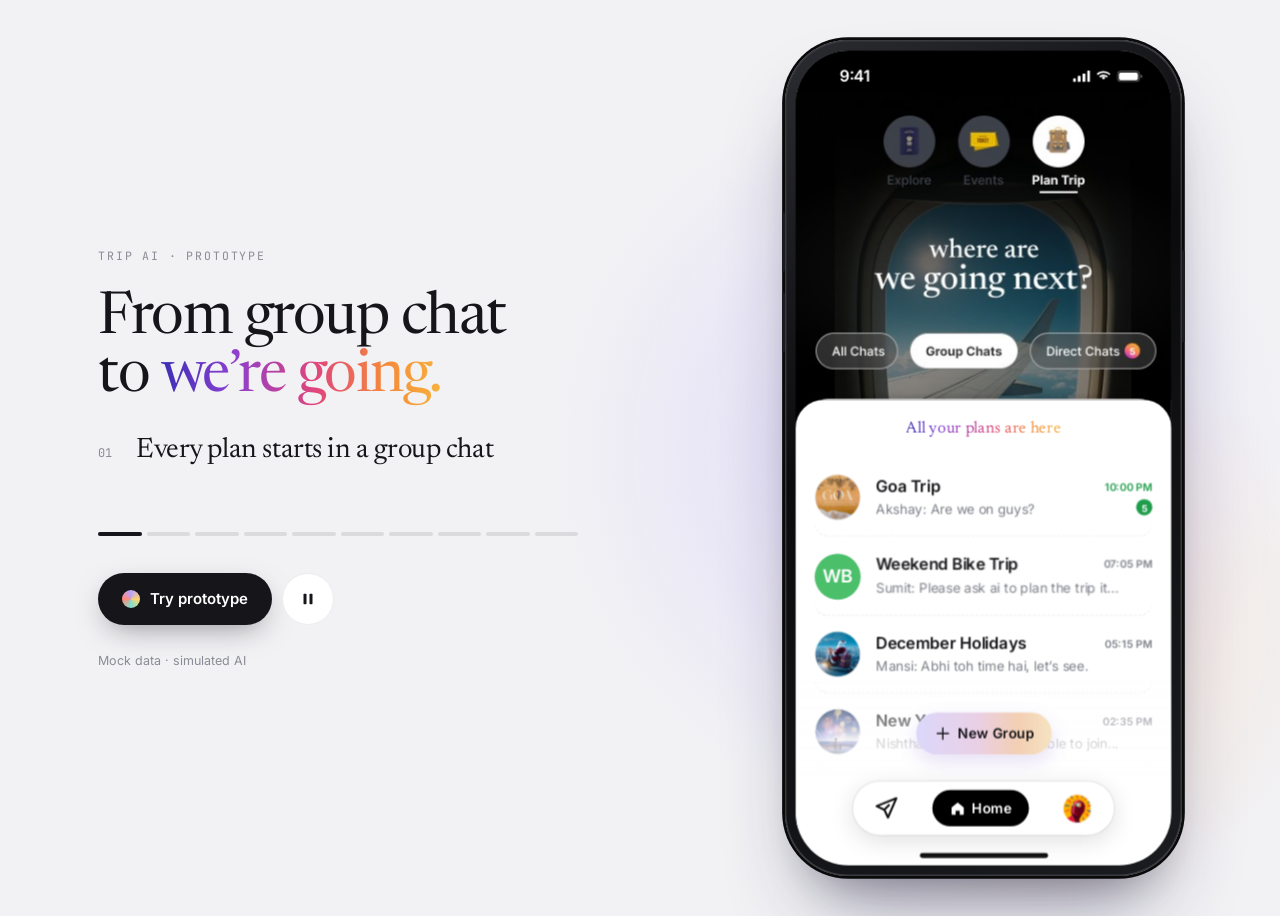
==== case-study/prototype/index.html @ 86f679b1 "Add Trip AI prototype: autoplay video mode and interactive modal Rebuilds the 12 unique design scree" ====
<!doctype html>
<html lang="en">
<head>
<meta charset="utf-8">
<meta name="viewport" content="width=device-width,initial-scale=1">
<title>Trip AI Prototype</title>
<link rel="preconnect" href="https://fonts.googleapis.com">
<link rel="preconnect" href="https://fonts.gstatic.com" crossorigin>
<link rel="stylesheet" href="https://fonts.googleapis.com/css2?family=Newsreader:ital,opsz,wght@0,6..72,400;0,6..72,500;0,6..72,700;1,6..72,400&family=Inter:wght@400;500;600;700&family=JetBrains+Mono:wght@400;500&display=swap">
<link rel="stylesheet" href="proto.css">
</head>
<body>
<svg width="0" height="0" style="position:absolute" aria-hidden="true"><defs>
  <linearGradient id="tgrad" x1="0" y1="0" x2="1" y2="1"><stop offset="0" stop-color="#5a3fd0"/><stop offset=".5" stop-color="#e0457b"/><stop offset="1" stop-color="#f7a531"/></linearGradient>
  <linearGradient id="sgrad" x1="0" y1="0" x2="1" y2="1"><stop offset="0" stop-color="#2c2a8c"/><stop offset="1" stop-color="#8a63f0"/></linearGradient>
</defs></svg>

<main class="stage">
  <div class="copy">
    <span class="ey">Trip AI · Prototype</span>
    <h1>From group chat<br>to <span class="g">we’re going.</span></h1>
    <div class="cap" id="cap"><i>01</i><b>Every plan starts in a group chat</b></div>
    <div class="chap" id="chap" aria-label="Chapters"></div>
    <div class="ctl">
      <button class="pill dark" id="try"><span class="sp"></span>Try prototype</button>
      <button class="pill ghost" id="pp" aria-label="Pause"></button>
    </div>
    <span class="note">Mock data · simulated AI</span>
  </div>
  <div class="phwrap" id="vid" title="Click to try it yourself" style="cursor:pointer">
    <div class="scaler"><div class="device"><div class="screen" style="pointer-events:none"></div></div></div>
  </div>
</main>

<div class="ov" id="ov" role="dialog" aria-modal="true" aria-label="Interactive prototype">
  <div class="bg" data-close></div>
  <div class="oc">
    <button id="rs" aria-label="Restart"></button>
    <button data-close aria-label="Close"><svg viewBox="0 0 24 24" fill="none" stroke="currentColor" stroke-width="2" stroke-linecap="round"><path d="M6 6l12 12M18 6L6 18"/></svg><span class="lbl">Close</span></button>
  </div>
  <div class="phwrap" id="ia"><div class="scaler"><div class="device"><div class="screen"></div></div></div></div>
  <div class="tip"><i></i>Tap around. The ring shows what's next.</div>
</div>

<script src="proto.js"></script>
<script>
(function () {
  const { createApp, createVideo, CHAPTERS, I } = TripProto;
  const $ = (s) => document.querySelector(s);
  const DEV = [415, 874];

  function fit(wrap, s) {
    wrap.style.width = DEV[0] * s + 'px';
    wrap.style.height = DEV[1] * s + 'px';
    wrap.querySelector('.scaler').style.transform = `scale(${s})`;
  }
  function layout() {
    const mob = innerWidth <= 860;
    fit($('#vid'), Math.min(1, (innerHeight - (mob ? 40 : 64)) / DEV[1], (innerWidth - 32) / DEV[0]));
    fit($('#ia'), Math.min(1, (innerHeight - 110) / DEV[1], (innerWidth - 24) / DEV[0]));
  }
  layout();
  addEventListener('resize', layout);

  /* video */
  const vapp = createApp($('#vid .screen'), { mode: 'video' });
  const chap = $('#chap'), cap = $('#cap');
  chap.innerHTML = CHAPTERS.map((c, i) => `<button aria-label="${i + 1}. ${c}" title="${c}"><span></span></button>`).join('');
  const bars = [...chap.children];
  const video = createVideo(vapp, {
    onChapter(c) {
      cap.classList.remove('sw'); void cap.offsetWidth; cap.classList.add('sw');
      cap.innerHTML = `<i>${String(c + 1).padStart(2, '0')}</i><b>${CHAPTERS[c]}</b>`;
      bars.forEach((b, i) => {
        const sp = b.firstChild;
        sp.style.transition = 'none';
        sp.style.width = i < c ? '100%' : '0';
        b.classList.toggle('done', i < c);
      });
      const sp = bars[c].firstChild; void sp.offsetWidth;
      sp.style.transition = `width ${chapterMs(c)}ms linear`;
      sp.style.width = paused ? '0' : '100%';
    }
  });
  function chapterMs(c) {
    return TripProto.SCRIPT_MS ? TripProto.SCRIPT_MS[c] : 6000;
  }
  bars.forEach((b, i) => b.addEventListener('click', () => { setPaused(false); video.seek(i); }));

  let paused = false;
  const pp = $('#pp');
  const ICON_P = '<svg viewBox="0 0 24 24" fill="currentColor"><rect x="6" y="5" width="4" height="14" rx="1"/><rect x="14" y="5" width="4" height="14" rx="1"/></svg>';
  const ICON_PLAY = '<svg viewBox="0 0 24 24" fill="currentColor"><path d="M7 5v14l12-7z"/></svg>';
  function setPaused(v) {
    paused = v;
    video.pause(v);
    pp.innerHTML = v ? ICON_PLAY : ICON_P;
    pp.setAttribute('aria-label', v ? 'Play' : 'Pause');
    const cur = bars[video.chapter];
    if (cur) {
      const sp = cur.firstChild;
      if (v) { const w = getComputedStyle(sp).width; sp.style.transition = 'none'; sp.style.width = w; }
      else { sp.style.transition = `width ${chapterMs(video.chapter) / 2}ms linear`; sp.style.width = '100%'; }
    }
  }
  pp.addEventListener('click', () => setPaused(!paused));
  setPaused(false);
  video.start();
  document.addEventListener('visibilitychange', () => { if (!ov.classList.contains('on')) video.pause(document.hidden || paused); });

  /* interactive modal */
  const ov = $('#ov');
  let iapp = null, wasPaused = false;
  $('#rs').innerHTML = '<svg viewBox="0 0 24 24" fill="none" stroke="currentColor" stroke-width="2" stroke-linecap="round" stroke-linejoin="round"><path d="M4 12a8 8 0 1 0 2.4-5.7M4 4v4.5h4.5"/></svg><span class="lbl">Restart</span>';
  function open() {
    if (!iapp) iapp = createApp($('#ia .screen'), { mode: 'interactive' }); else iapp.reset();
    wasPaused = paused;
    video.pause(true);
    ov.classList.add('on');
    document.body.style.overflow = 'hidden';
  }
  function close() {
    ov.classList.remove('on');
    document.body.style.overflow = '';
    video.pause(wasPaused);
  }
  $('#try').addEventListener('click', open);
  $('#vid').addEventListener('click', (e) => { if (e.isTrusted) open(); });
  $('#rs').addEventListener('click', () => iapp && iapp.reset());
  ov.querySelectorAll('[data-close]').forEach((b) => b.addEventListener('click', close));
  addEventListener('keydown', (e) => { if (e.key === 'Escape' && ov.classList.contains('on')) close(); });
})();
</script>
</body>
</html>
---- case-study/prototype/proto.css ----
/* Trip AI prototype. Phone UI rebuilt from the design screens (393 × 852).
   One app, two drivers: autoplay ("video") and interactive (modal). */
:root{
  --ink:#16161a; --ink2:#4a4c55; --muted:#8a8c95; --line:#ececf0; --fill:#f3f3f5; --bg:#f2f2f5;
  --indigo:#5a52e0; --indigo-d:#4338c9; --indigo-soft:#ecebfd; --green:#22a06b;
  --grad:linear-gradient(90deg,#3b2fb5 0%,#8a3fd0 25%,#e0457b 55%,#f58a3a 80%,#f7b23b 100%);
  --pastel:linear-gradient(90deg,#dcd8fb 0%,#ead0e6 45%,#f3cfb4 75%,#f6e4c2 100%);
  --serif:"Newsreader","Iowan Old Style",Georgia,serif;
  --sans:"Inter",system-ui,-apple-system,"Segoe UI",sans-serif;
  --mono:"JetBrains Mono",ui-monospace,Menlo,monospace;
  --out:cubic-bezier(.23,1,.32,1);
  --drawer:cubic-bezier(.32,.72,0,1);
  --spring:cubic-bezier(.34,1.56,.64,1);
  --spring-soft:cubic-bezier(.3,1.3,.6,1);
}
@supports (transition-timing-function:linear(0,1)){
  :root{
    --spring:linear(0,.039,.141,.281,.439,.599,.748,.877,.983,1.063,1.118,1.15,1.162,1.16,1.145,1.124,1.099,1.073,1.048,1.026,1.007,.993,.983,.977,.974,.974,.975,.979,.983,.987,.991,.995,.998,1.001,1.002,1.004,1.004,1.004,1.003,1.002,1.001,1);
    --spring-soft:linear(0,.066,.215,.393,.566,.715,.833,.92,.978,1.013,1.032,1.038,1.037,1.032,1.026,1.019,1.013,1.008,1.004,1.001,1);
  }
}
*{box-sizing:border-box}
html,body{margin:0;height:100%}
body{background:var(--bg);color:var(--ink);font-family:var(--sans);-webkit-font-smoothing:antialiased;overflow-x:hidden}
button{font:inherit;color:inherit;cursor:pointer;border:0;background:none;padding:0}
img{display:block}
.g{background:var(--grad);-webkit-background-clip:text;background-clip:text;color:transparent}

/* ---------------- stage page ---------------- */
.stage{min-height:100%;display:grid;grid-template-columns:minmax(0,1fr) auto;align-items:center;gap:56px;max-width:1180px;margin:0 auto;padding:40px 48px}
.stage::before{content:"";position:fixed;inset:0;z-index:-1;pointer-events:none;
  background:radial-gradient(520px 520px at 72% 50%,rgba(186,170,255,.35),transparent 70%),radial-gradient(420px 420px at 82% 70%,rgba(255,190,140,.28),transparent 70%)}
.copy{display:flex;flex-direction:column;gap:28px;max-width:480px}
.ey{font-family:var(--mono);font-size:11.5px;letter-spacing:.16em;text-transform:uppercase;color:var(--muted)}
.copy h1{font-family:var(--serif);font-weight:400;font-size:clamp(40px,4.6vw,60px);line-height:.98;letter-spacing:-.025em;margin:0}
.cap{display:flex;gap:14px;align-items:baseline;min-height:60px}
.cap i{font-style:normal;font-family:var(--mono);font-size:12px;color:var(--muted);flex:none;width:24px}
.cap b{font-family:var(--serif);font-weight:400;font-size:28px;line-height:1.1;letter-spacing:-.015em}
.cap.sw b,.cap.sw i{animation:capin .5s var(--out) both}
@keyframes capin{from{opacity:0;transform:translateY(10px);filter:blur(4px)}}
.chap{display:flex;gap:5px}
.chap button{flex:1;height:22px;position:relative}
.chap button::before{content:"";position:absolute;left:0;right:0;top:9px;height:4px;border-radius:4px;background:rgba(22,22,26,.1)}
.chap button span{position:absolute;left:0;top:9px;height:4px;border-radius:4px;background:var(--ink);width:0}
.chap button.done span{width:100%}
.chap button:hover::before{background:rgba(22,22,26,.2)}
.ctl{display:flex;gap:10px;align-items:center;flex-wrap:wrap}
.pill{display:inline-flex;align-items:center;gap:10px;height:52px;padding:0 24px;border-radius:999px;font-weight:600;font-size:15px;transition:transform .16s var(--out)}
.pill:active{transform:scale(.97)}
.pill.dark{background:var(--ink);color:#fff;box-shadow:0 10px 30px -10px rgba(22,22,26,.5)}
.pill.dark .sp{width:18px;height:18px;border-radius:50%;background:conic-gradient(from 0deg,#b9a4ff,#ffd36e,#7fe0d0,#ff8a7a,#b9a4ff);animation:spin 3s linear infinite}
.pill.ghost{background:#fff;border:1px solid var(--line);width:52px;padding:0;justify-content:center}
.pill.ghost svg{width:18px;height:18px}
.note{font-size:12.5px;color:var(--muted)}

.phwrap{position:relative;flex:none}
.scaler{position:absolute;top:0;left:0;transform-origin:top left}

/* ---------------- device ---------------- */
.device{width:415px;height:874px;border-radius:66px;padding:11px;position:relative;
  background:linear-gradient(145deg,#2b2c31,#0b0b0d 40%,#1b1c20);
  box-shadow:0 0 0 1.5px #3a3b40 inset,0 0 0 3px #0a0a0b,0 50px 90px -30px rgba(25,20,60,.45),0 30px 50px -30px rgba(0,0,0,.35)}
.device::before,.device::after{content:"";position:absolute;width:3px;border-radius:2px;background:#1a1b1f;left:-3px}
.device::before{top:180px;height:62px;box-shadow:0 84px 0 #1a1b1f}
.device::after{left:auto;right:-3px;top:220px;height:96px}
.screen{width:393px;height:852px;border-radius:55px;overflow:hidden;position:relative;background:#fff;isolation:isolate;
  -webkit-mask-image:-webkit-radial-gradient(white,black);transform:translateZ(0)}
.island{position:absolute;top:11px;left:50%;width:124px;height:36px;margin-left:-62px;background:#000;border-radius:20px;z-index:60}
.homebar{position:absolute;bottom:8px;left:50%;width:134px;height:5px;margin-left:-67px;border-radius:3px;background:#111;z-index:60;transition:background .4s}
.sb{position:absolute;top:0;left:0;right:0;height:50px;z-index:55;display:flex;justify-content:space-between;align-items:center;padding:4px 30px 0 46px;font-weight:600;font-size:16.5px;color:#000;transition:color .4s;pointer-events:none}
.sb svg{height:12px;fill:currentColor}
.sb .r{display:flex;gap:6px;align-items:center}
.app.dark-sb .sb{color:#fff}

/* ---------------- app basics ---------------- */
.app{position:absolute;inset:0;font-size:14px;line-height:1.4;color:var(--ink);user-select:none;-webkit-user-select:none}
.app *{-webkit-tap-highlight-color:transparent}
.view{position:absolute;inset:0;background:#fff;overflow:hidden;transition:transform .6s var(--drawer),filter .6s var(--drawer),opacity .6s var(--drawer)}
.view.off-r{transform:translateX(100%)}
.view.off-l{transform:translateX(-28%);filter:brightness(.82)}
.view.off-b{transform:translateY(100%)}
.view.gone{visibility:hidden}
.tap{transition:transform .18s var(--out),filter .18s,opacity .25s,background-color .25s,color .25s,box-shadow .25s}
.tap:active,.tap.pressed{transform:scale(.95)}
.app.instant *,.app.instant *::before,.app.instant *::after{transition:none!important;animation-duration:1ms!important;animation-delay:0ms!important}
.scroll{overflow-y:auto;scrollbar-width:none;overscroll-behavior:contain}
.scroll::-webkit-scrollbar{display:none}
svg.i{width:20px;height:20px;fill:none;stroke:currentColor;stroke-width:1.8;stroke-linecap:round;stroke-linejoin:round;flex:none}
svg.gi{stroke:url(#tgrad)}
.dash{border-top:1px dashed #dfe0e5}

/* pointer (tap indicator) */
.ptr{position:absolute;left:0;top:0;width:46px;height:46px;margin:-23px 0 0 -23px;border-radius:50%;z-index:90;pointer-events:none;opacity:0;
  background:rgba(30,30,40,.28);border:2px solid rgba(255,255,255,.9);box-shadow:0 4px 18px rgba(0,0,0,.25);
  backdrop-filter:blur(2px);-webkit-backdrop-filter:blur(2px);transition:opacity .3s,transform .2s var(--out),width .2s,height .2s}
.ptr.on{opacity:1}
.ptr.down{transform:scale(.72);background:rgba(30,30,40,.42)}
.ripple{position:absolute;width:46px;height:46px;margin:-23px 0 0 -23px;border-radius:50%;border:2px solid rgba(255,255,255,.95);z-index:89;pointer-events:none;animation:rip .6s var(--out) forwards;box-shadow:0 0 0 1px rgba(0,0,0,.1)}
@keyframes rip{from{transform:scale(.6);opacity:1}to{transform:scale(2.1);opacity:0}}

/* interactive hint ring */
.app .hint{animation:hintb 1.5s var(--out) infinite!important}
@keyframes hintb{0%{box-shadow:0 0 0 0 rgba(90,82,224,.6),0 0 0 2px rgba(90,82,224,.9)}100%{box-shadow:0 0 0 14px rgba(90,82,224,0),0 0 0 2px rgba(90,82,224,.2)}}
@keyframes hint{0%{opacity:.9;transform:scale(.97)}100%{opacity:0;transform:scale(1.12)}}
.app.paused *,.app.paused *::before,.app.paused *::after{animation-play-state:paused!important}

/* ---------------- home ---------------- */
.home{background:#000}
.home .hero{position:absolute;top:0;left:0;right:0;height:400px;transition:transform .7s var(--drawer),opacity .55s var(--out),filter .7s}
.home .hero img{position:absolute;top:44px;left:0;width:393px;height:321px}
.home .hero::after{content:"";position:absolute;inset:0;background:radial-gradient(260px 120px at 50% 230px,rgba(255,255,255,.08),transparent)}
.home.col .hero{transform:translateY(-120px) scale(1.06);opacity:0;filter:blur(6px)}
.chips{display:flex;gap:8px;padding:0 20px}
.chip{height:38px;padding:0 16px;border-radius:999px;display:inline-flex;align-items:center;gap:8px;font-weight:500;font-size:14.5px;background:#ededf0;color:var(--ink);white-space:nowrap}
.chip.on{background:#000;color:#fff}
.chip .bd{width:18px;height:18px;border-radius:50%;background:linear-gradient(135deg,#e8467c,#f7a531);color:#fff;font-size:10.5px;font-weight:700;display:grid;place-items:center}
.home .topchips{position:absolute;top:52px;left:0;right:0;opacity:0;transform:translateY(14px);transition:opacity .45s var(--out) .15s,transform .55s var(--out) .15s;z-index:3}
.home.col .topchips{opacity:1;transform:none}
.home .hsheet{position:absolute;left:0;right:0;top:98px;bottom:0;background:#fff;border-radius:30px 30px 0 0;transform:translateY(267px);transition:transform .7s var(--drawer),border-radius .7s;z-index:2;
  box-shadow:0 -10px 30px rgba(0,0,0,.18)}
.home.col .hsheet{transform:none;border-radius:0;box-shadow:0 -1px 0 var(--line)}
.home.col{background:#fff}
.hsheet .lbl{height:62px;display:grid;place-items:center;font-family:var(--serif);font-size:17px;overflow:hidden;transition:height .6s var(--drawer),opacity .4s}
.home.col .hsheet .lbl{height:0;opacity:0}
.hsheet .list{position:absolute;left:0;right:0;bottom:0;top:62px;transition:top .6s var(--drawer);padding:0 20px 200px}
.home.col .hsheet .list{top:0}
.row{display:flex;gap:16px;align-items:center;padding:16px 0;position:relative;border-bottom:1px dashed #e4e4e8;border-radius:14px}
.row img,.row .wb{width:48px;height:48px;border-radius:50%;flex:none}
.row .wb{background:#4cbf6b;color:#fff;font-size:19px;font-weight:600;display:grid;place-items:center}
.row .tx{flex:1;min-width:0}
.row b{display:block;font-size:17px;font-weight:600;letter-spacing:-.01em}
.row span{display:block;color:#7d7f88;font-size:14px;white-space:nowrap;overflow:hidden;text-overflow:ellipsis;margin-top:2px}
.row .tm{position:absolute;right:0;top:20px;font-size:11px;font-weight:600;color:#7d7f88}
.row .tm.n{color:#1f9d4b}
.row .cnt{position:absolute;right:0;top:40px;width:17px;height:17px;border-radius:50%;background:#1f9d4b;color:#fff;font-size:10px;font-weight:700;display:grid;place-items:center}
.row.ent{animation:rowin .6s var(--out) both}
@keyframes rowin{from{opacity:0;transform:translateY(18px)}}
.home .newg{position:absolute;left:50%;bottom:116px;transform:translateX(-50%);height:44px;padding:0 18px;border-radius:999px;background:var(--pastel);font-weight:600;font-size:14.5px;display:flex;align-items:center;gap:6px;z-index:4;box-shadow:0 8px 20px rgba(120,90,200,.18)}
.home .newg svg{width:20px;height:20px}
.home .tabbar{position:absolute;left:60px;right:60px;bottom:32px;height:56px;border-radius:28px;background:#fff;box-shadow:0 6px 24px rgba(0,0,0,.12),0 0 0 1px #ececf0;display:flex;align-items:center;justify-content:space-between;padding:0 22px 0 22px;z-index:4}
.home .tabbar .hm{height:38px;padding:0 18px;border-radius:999px;background:#000;color:#fff;display:flex;align-items:center;gap:6px;font-weight:600;font-size:14.5px}
.home .tabbar .hm svg{width:17px;height:17px;fill:#fff;stroke:none}
.home .tabbar img{width:32px;height:32px}
.home .fadeb{position:absolute;left:0;right:0;bottom:0;height:200px;background:linear-gradient(transparent,#fff 55%);z-index:3;pointer-events:none}

/* ---------------- chat ---------------- */
.hdr{position:absolute;top:0;left:0;right:0;height:97px;padding:48px 12px 0 20px;display:flex;align-items:center;gap:8px;border-bottom:1px solid var(--line);background:rgba(255,255,255,.92);backdrop-filter:blur(14px);-webkit-backdrop-filter:blur(14px);z-index:10}
.hdr .bk{width:36px;height:36px;border-radius:50%;border:1px solid #dedfe4;display:grid;place-items:center;flex:none;background:#fff}
.hdr .ga{width:36px;height:36px;border-radius:50%;flex:none;position:relative;margin-left:2px}
.hdr .ga img{width:36px;height:36px;border-radius:50%}
.hdr .ga .orb{position:absolute;left:18px;top:0;width:36px;height:36px;opacity:0;transform:scale(.3);transition:transform .6s var(--spring),opacity .3s}
.hdr.ai .ga{margin-right:18px}
.hdr.ai .ga .orb{opacity:1;transform:none}
.hdr .nm{flex:1;min-width:0;margin-left:2px}
.hdr .nm b{display:block;font-size:17px;font-weight:600;white-space:nowrap;overflow:hidden;text-overflow:ellipsis;letter-spacing:-.01em}
.hdr .nm b em{font-style:normal;background:linear-gradient(90deg,var(--ink) 0 40%,#9b8cff 50%,var(--ink) 60% 100%);background-size:300% 100%;-webkit-background-clip:text;background-clip:text;color:transparent;animation:shim 2.4s linear infinite}
@keyframes shim{from{background-position:100% 0}to{background-position:0 0}}
.hdr .nm span{display:block;font-size:13px;color:#7d7f88;white-space:nowrap;overflow:hidden;text-overflow:ellipsis}
.hdr .kb{width:28px;height:36px;display:grid;place-items:center;color:#555}
.chat .msgs{position:absolute;top:97px;left:0;right:0;bottom:92px;padding:14px 20px 80px;display:flex;flex-direction:column;gap:0}
.chat .msgs > *{flex-shrink:0}
.dpill{align-self:center;font-size:12px;color:#7d7f88;border:1px solid #dedfe4;border-radius:999px;padding:5px 14px;margin-bottom:14px}
.msg{display:flex;gap:9px;align-items:flex-start;margin-bottom:14px;max-width:100%}
.msg .av{width:32px;height:32px;border-radius:50%;flex:none}
.msg .bs{display:flex;flex-direction:column;gap:6px;align-items:flex-start;max-width:75%}
.msg .bb{background:#f1f1f3;border-radius:10px;padding:9px 12px;font-size:14.5px;line-height:1.38;color:#2a2b30}
.msg .mt{font-size:11.5px;color:#8a8c95;display:flex;align-items:center;gap:4px;margin-top:1px}
.msg .mt svg{width:16px;height:10px;stroke:#1f9d4b;fill:none;stroke-width:1.6}
.msg.me{flex-direction:row-reverse}
.msg.me .bs{align-items:flex-end;max-width:78%}
.msg.me .bb{background:linear-gradient(180deg,#5b51e3,#4a3fd0);color:#fff;border-radius:12px}
.msg.ai .bb{background:#f1f1f3}
.msg.in{animation:msgin .55s var(--spring-soft) both}
@keyframes msgin{from{opacity:0;transform:translateY(16px) scale(.96)}}
.msg.me.in{transform-origin:right bottom}
.typing{display:flex;gap:4px;padding:12px 14px!important}
.typing i{width:7px;height:7px;border-radius:50%;background:#9a9ca5;animation:dot 1s infinite}
.typing i:nth-child(2){animation-delay:.15s}.typing i:nth-child(3){animation-delay:.3s}
@keyframes dot{0%,60%,100%{transform:none;opacity:.5}30%{transform:translateY(-4px);opacity:1}}
.fab{position:absolute;right:20px;bottom:110px;height:48px;padding:0 16px 0 12px;border-radius:999px;background:var(--pastel);display:flex;align-items:center;gap:7px;font-weight:600;font-size:15px;z-index:6;box-shadow:0 8px 24px rgba(140,100,220,.22)}
.fab svg{width:22px;height:22px}
.fab.hide{opacity:0;transform:scale(.6);pointer-events:none}
.fab.glow{animation:glow 1.6s ease-in-out infinite}
@keyframes glow{50%{box-shadow:0 8px 30px rgba(140,100,220,.5),0 0 0 6px rgba(160,130,255,.15)}}
.comp{position:absolute;left:20px;right:20px;bottom:36px;height:48px;border-radius:24px;background:#f5f4f8;display:flex;align-items:center;padding:0 10px 0 8px;gap:10px;z-index:7}
.comp .cam{width:30px;height:30px;border-radius:50%;background:var(--indigo);display:grid;place-items:center;flex:none}
.comp .cam svg{width:16px;height:16px;stroke:#fff}
.comp .in{flex:1;color:#8a8c95;font-size:15px;white-space:nowrap;overflow:hidden;text-overflow:ellipsis;height:100%;display:flex;align-items:center}
.comp .in.t{color:var(--ink)}
.comp .in .car{display:inline-block;width:1.5px;height:18px;background:var(--indigo);margin-left:1px;animation:car 1s steps(1) infinite}
@keyframes car{50%{opacity:0}}
.comp .ic{display:flex;gap:12px;align-items:center;color:#2a2b30}
.comp .ic svg{width:22px;height:22px}
.comp .send{width:34px;height:34px;border-radius:50%;background:var(--indigo);display:grid;place-items:center;transform:scale(0);transition:transform .35s var(--spring);position:absolute;right:7px}
.comp .send svg{stroke:#fff;width:17px;height:17px}
.comp.ty .send{transform:scale(1)}
.comp.ty .ic{opacity:0}

/* AI report card */
.rep{border-radius:18px;border:1px solid #e3e3e8;overflow:hidden;margin:4px 0 16px;background:#fff;box-shadow:0 10px 30px -12px rgba(60,40,140,.25);transform-origin:50% 0}
.rep.in{animation:repin .8s var(--spring-soft) both}
@keyframes repin{from{opacity:0;transform:translateY(30px) scale(.92)}}
.rep .rh{height:40px;background:linear-gradient(90deg,#3a2486,#1d1540 55%,#2a1b5e);color:#fff;display:flex;align-items:center;gap:8px;padding:0 10px;font-size:14.5px;position:relative;overflow:hidden}
.rep .rh::after{content:"";position:absolute;inset:0;background:linear-gradient(100deg,transparent 30%,rgba(255,255,255,.18) 50%,transparent 70%);transform:translateX(-100%);animation:sweep 2.6s 1s var(--out) infinite}
@keyframes sweep{to{transform:translateX(100%)}}
.rep .rh .orb{width:20px;height:20px}
.rep .rb{padding:8px 16px 14px}
.rep h5{margin:6px 0 4px;font-size:14.5px;font-weight:600}
.rep .ln{display:flex;gap:8px;align-items:flex-start;padding:10px 0;border-bottom:1px dashed #e4e4e8}
.rep .ln svg{width:19px;height:19px}
.rep .ln .k{flex:1;font-size:14.5px}
.rep .ln .k b{font-weight:600;margin-right:6px}
.rep .ln .k span{color:#7d7f88}
.rep .ln .k .sub{display:block;margin-top:6px;color:#7d7f88}
.rep .ln .k img{width:78px;height:58px;border-radius:4px;object-fit:cover;margin-top:10px}
.rep .al{background:var(--indigo);color:#fff;font-size:11px;font-weight:600;padding:4px 7px;border-radius:4px;flex:none;font-variant-numeric:tabular-nums;transform:scale(.6);opacity:0;transition:transform .5s var(--spring),opacity .3s}
.rep .al.on{transform:none;opacity:1}
.rep .vt{background:#f6f6f8;margin:12px -16px -14px;padding:12px 16px 14px}
.rep .vt h6{margin:0 0 10px;font-size:14.5px;font-weight:600}
.vr{height:32px;border-radius:7px;background:#e5e5e9;margin-bottom:8px;display:flex;align-items:center;padding:0 10px;font-size:14.5px;position:relative;overflow:hidden;border:1.5px solid transparent;width:100%}
.vr .fl{position:absolute;inset:0;background:linear-gradient(90deg,#d9d6fb,#e8e4ff);transform-origin:left;transform:scaleX(0);transition:transform 1s var(--out)}
.vr .lb,.vr .ct{position:relative;display:flex;align-items:center;gap:7px}
.vr .lb{flex:1}
.vr .ct{font-variant-numeric:tabular-nums}
.vr .ck{width:0;height:18px;border-radius:50%;background:var(--indigo);display:grid;place-items:center;transition:width .35s var(--spring),margin .35s;overflow:hidden;margin-right:-7px}
.vr .ck svg{width:11px;height:11px;stroke:#fff;stroke-width:3}
.vr.voted{background:#fff;border-color:var(--indigo);font-weight:600}
.vr.voted .fl{opacity:0}
.vr.voted .ck{width:18px;margin-right:0}

/* ---------------- AI sheet ---------------- */
.veil{position:absolute;inset:0;z-index:20;pointer-events:none;opacity:0;transition:opacity .5s var(--out);
  background:linear-gradient(180deg,transparent 40%,rgba(255,255,255,.55) 52%,rgba(255,255,255,.9));
  backdrop-filter:blur(5px);-webkit-backdrop-filter:blur(5px);
  -webkit-mask-image:linear-gradient(180deg,transparent 42%,#000 54%);mask-image:linear-gradient(180deg,transparent 42%,#000 54%)}
.veil.on{opacity:1;pointer-events:auto}
.sheet{position:absolute;left:20px;right:20px;bottom:100px;z-index:21;border-radius:10px;background:#fff;padding:10px 12px 14px;
  box-shadow:0 20px 50px -10px rgba(110,80,200,.35),0 0 0 1.5px rgba(232,200,170,.7);transform:translateY(130%);transition:transform .75s var(--spring-soft)}
.sheet::before{content:"";position:absolute;inset:-1.5px;border-radius:11px;padding:1.5px;background:linear-gradient(160deg,#f2d6a8,#e6d8ff,#ffd0c0);-webkit-mask:linear-gradient(#000 0 0) content-box,linear-gradient(#000 0 0);-webkit-mask-composite:xor;mask-composite:exclude;pointer-events:none}
.sheet.on{transform:none}
.sheet .hd2{width:36px;height:4px;border-radius:2px;background:#dedfe4;margin:0 auto 8px}
.sheet .orb{width:40px;height:40px;margin:0 auto}
.sheet h4{margin:8px 0 10px;text-align:center;font-family:var(--serif);font-weight:500;font-size:22px;letter-spacing:-.01em}
.sheet ul{list-style:none;margin:0;padding:6px 0;border-top:1px dashed #e4e4e8;border-bottom:1px dashed #e4e4e8}
.sheet li{display:flex;gap:9px;align-items:center;padding:6px 2px;font-size:14px;color:#b4b5bc;transition:color .4s}
.sheet li.ok{color:var(--ink)}
.sheet li .cc{width:15px;height:15px;border-radius:50%;flex:none;position:relative;border:1.5px dashed #f0b27a;animation:spin 3s linear infinite}
.sheet li.run .cc{border-color:#c47bd8;animation-duration:.9s}
.sheet li.ok .cc{border:0;animation:ckpop .5s var(--spring) both;background:linear-gradient(135deg,#e8467c,#f7a531)}
.sheet li.ok .cc::after{content:"";position:absolute;left:4.5px;top:3px;width:4px;height:6.5px;border:solid #fff;border-width:0 1.8px 1.8px 0;transform:rotate(45deg)}
@keyframes ckpop{from{transform:scale(.2)}}
.sheet .bt2{display:flex;gap:10px;margin-top:12px}
.btn{height:50px;border-radius:999px;font-weight:600;font-size:15px;display:flex;align-items:center;justify-content:center;gap:6px;padding:0 18px;white-space:nowrap}
.btn.gr{background:#f1f1f3;font-weight:500}
.btn.pa{background:var(--pastel);flex:1;position:relative;overflow:hidden}
.btn.pa::after{content:"";position:absolute;inset:0;background:linear-gradient(100deg,transparent 30%,rgba(255,255,255,.7) 50%,transparent 70%);transform:translateX(-110%)}
.btn.pa.shine::after{animation:sweep 1.1s var(--out)}
.btn[disabled]{opacity:.45;pointer-events:none}
.btn svg{width:17px;height:17px}

/* ---------------- plan flow ---------------- */
.plan{z-index:30}
.plan .prog{position:absolute;top:97px;left:20px;right:20px;height:4px;display:flex;gap:5px;z-index:9;opacity:0;transition:opacity .4s}
.plan .prog.on{opacity:1}
.plan .prog i{flex:1;border-radius:3px;background:#e9e9ed;overflow:hidden}
.plan .prog i::after{content:"";display:block;height:100%;width:100%;background:var(--grad);transform:scaleX(0);transform-origin:left;transition:transform .8s var(--out)}
.plan .prog i.on::after{transform:none}
.plan .prog i:nth-child(1)::after{background:linear-gradient(90deg,#3b2fb5,#e0457b 60%,#f7a531)}
.plan .prog i:nth-child(2)::after{background:linear-gradient(90deg,#e0457b,#f58a3a)}
.plan .prog i:nth-child(3)::after{background:linear-gradient(90deg,#f58a3a,#f7b23b)}
.pg{position:absolute;top:97px;left:0;right:0;bottom:93px;padding:22px 20px 30px;transition:transform .6s var(--drawer),opacity .45s var(--out)}
.pg.nx{transform:translateX(100%);opacity:0}
.pg.pv{transform:translateX(-30%);opacity:0}
.pg.gone{visibility:hidden}
.pg .st > *{animation:stg .7s var(--out) both}
.pg .st > *:nth-child(1){animation-delay:.05s}.pg .st > *:nth-child(2){animation-delay:.12s}.pg .st > *:nth-child(3){animation-delay:.19s}
.pg .st > *:nth-child(4){animation-delay:.26s}.pg .st > *:nth-child(5){animation-delay:.33s}.pg .st > *:nth-child(6){animation-delay:.4s}.pg .st > *:nth-child(7){animation-delay:.47s}
@keyframes stg{from{opacity:0;transform:translateY(22px)}}
.pfoot{position:absolute;left:0;right:0;bottom:0;height:93px;padding:10px 8px 0;border-top:1px solid var(--line);display:flex;gap:8px;background:#fff;z-index:9}
.pfoot .btn.gr{padding:0 16px}
.ttl{font-family:var(--serif);font-weight:400;font-size:34px;letter-spacing:-.02em;line-height:1.05;margin:4px 0 4px}
.sub2{font-size:13.5px;font-weight:600;color:#6b6d76;line-height:1.35}
.card{border-radius:12px;background:#fff;box-shadow:0 0 0 1px #e8e8ec,0 8px 18px -8px rgba(0,0,0,.18)}
.sec{display:flex;gap:10px;padding:14px 12px}
.sec svg.i{width:22px;height:22px;stroke-width:1.6}
.sec .k{flex:1}
.sec .k b{display:block;font-size:14.5px;font-weight:600}
.sec .k span{display:block;font-size:14px;color:#8a8c95;margin-top:3px}
.okc{width:16px;height:16px;border-radius:50%;background:var(--green);display:grid;place-items:center;transform:scale(0);transition:transform .45s var(--spring);flex:none;margin-top:2px}
.okc svg{width:9px;height:9px;stroke:#fff;stroke-width:3.2}
.okc.on{transform:none}
.tg{display:flex;gap:8px;flex-wrap:wrap}
.tg span,.tg button{height:30px;padding:0 11px;border-radius:7px;background:#efeff2;font-size:14px;display:inline-flex;align-items:center}
.tg button.on{background:var(--indigo);color:#fff;font-weight:600;border-radius:999px}
.tg button{border-radius:999px}
.tg .pop{animation:chip .5s var(--spring) both}
@keyframes chip{from{opacity:0;transform:scale(.5)}}

/* gathered */
.gat{text-align:center}
.gat .mp{width:122px;height:76px;margin:-6px auto 0;mix-blend-mode:multiply;position:relative}
.gat .mp img{width:122px;height:76px}
.gat .mp.drop{animation:mapin .9s var(--spring) both}
@keyframes mapin{from{opacity:0;transform:translateY(-40px) scale(.7) rotate(-8deg)}}
.gat h3{font-family:var(--serif);font-weight:400;font-size:24px;margin:6px 0 0;letter-spacing:-.01em;line-height:1.05}
.gat h3 big{display:block;font-size:31px}
.gat .card{text-align:left;margin-top:22px}
.gat .card .sec{border-bottom:1px dashed #e4e4e8;margin:0 12px;padding:12px 0}
.gat .card .ft{padding:12px 12px 14px;font-size:13px;color:#3a3b40;display:flex;gap:4px;align-items:center}
.gat .card .ft svg{width:12px;height:12px}
.gat h6{text-align:left;margin:22px 0 8px;font-size:14px;font-weight:500;color:#6b6d76}

/* prefs */
.pref .card{margin-top:22px;padding-bottom:2px}
.pref .sec{padding:14px 12px 10px}
.pref .blk{border-bottom:1px solid #ececf0}
.cal{margin:2px 14px 12px 50px;background:#f6f6f8;border-radius:10px;padding:10px 4px 6px;border:1px solid #ececf0}
.cal .mh{display:flex;justify-content:space-between;align-items:center;padding:0 8px 6px;font-weight:600;font-size:13.5px}
.cal .mh span{display:flex;gap:18px}
.cal .mh svg{width:16px;height:16px;stroke-width:2.2}
.cal .gd{display:grid;grid-template-columns:repeat(7,1fr);row-gap:4px;text-align:center;font-size:11.5px}
.cal .gd .wd{font-size:9px;color:#9a9ca5;font-weight:600;letter-spacing:.02em;padding-bottom:4px}
.cal .d{height:30px;display:grid;place-items:center;position:relative;color:#2a2b30;z-index:0}
.cal .d::before{content:"";position:absolute;inset:3px 0;background:#e4e4e8;z-index:-1;opacity:0;transform:scaleX(.3);transition:opacity .3s,transform .45s var(--out)}
.cal .d.rg::before{opacity:1;transform:none}
.cal .d.rs::before{left:50%}.cal .d.re::before{right:50%}
.cal .d i{font-style:normal;width:26px;height:26px;border-radius:50%;display:grid;place-items:center;transition:background .25s,color .25s,transform .4s var(--spring)}
.cal .d.today i{background:#d9ecff}
.cal .d.sel i{background:radial-gradient(circle at 35% 30%,#555,#111);color:#fff;transform:scale(1.08);box-shadow:0 3px 8px rgba(0,0,0,.3)}
.flex{display:flex;align-items:center;gap:8px;margin:0 14px 10px 30px;font-size:13.5px;font-weight:500}
.flex small{color:#8a8c95;font-size:12.5px;font-weight:400}
.tgl{width:34px;height:20px;border-radius:10px;background:#d9d9de;position:relative;transition:background .3s;flex:none}
.tgl::after{content:"";position:absolute;left:2px;top:2px;width:16px;height:16px;border-radius:50%;background:#fff;box-shadow:0 1px 3px rgba(0,0,0,.25);transition:transform .4s var(--spring)}
.tgl.on{background:var(--indigo)}
.tgl.on::after{transform:translateX(14px)}
.anyd{display:flex;align-items:center;gap:10px;margin:0 14px 14px 46px;font-size:13.5px;font-weight:500}
.anyd svg{width:18px;height:18px;color:var(--indigo)}
.anyd .cv{width:10px;height:10px;stroke-width:2.4}
.pref .tg{margin:0 14px 14px 46px}
.sl{margin:4px 12px 0;height:34px;border-radius:17px;background:#f1f1f3;position:relative;touch-action:none}
.sl .rn{position:absolute;top:8px;height:18px;background:#d6d3fb;border-radius:9px}
.sl .th{position:absolute;top:7px;width:20px;height:20px;margin-left:-10px;border-radius:50%;background:var(--indigo);box-shadow:0 2px 6px rgba(70,60,200,.4);transition:transform .2s var(--spring)}
.sl .th.drag{transform:scale(1.25)}
.sl .th::before{content:"";position:absolute;inset:-12px}
.scl{display:flex;justify-content:space-between;margin:10px 12px 0;font-size:13.5px;color:#3a3b40;font-weight:500}
.bsel{margin:14px 12px 10px;padding-top:12px;border-top:1px solid #ececf0;font-size:13.5px;color:#3a3b40}
.bsel b{font-variant-numeric:tabular-nums}
.pref .tg.bud{margin:0 12px 14px}

/* recommend */
.rec .dst{display:flex;gap:8px;margin:18px 0 14px}
.rec .dst svg{width:22px;height:22px}
.rec .dst b{display:block;font-size:14.5px;font-weight:600}
.rec .dst span{font-size:13.5px;color:#8a8c95}
.dc{margin-bottom:22px}
.dc .ph{height:180px;border-radius:14px;overflow:hidden;position:relative}
.dc .ph img{width:100%;height:100%;object-fit:cover;transform:scale(1.02)}
.dc.third .ph{height:112px;-webkit-mask-image:linear-gradient(#000 40%,transparent);mask-image:linear-gradient(#000 40%,transparent)}
.dc .mt2{display:flex;gap:10px;margin-top:10px}
.dc .mt2 .k{flex:1}
.dc .mt2 b{display:block;font-size:14.5px;font-weight:600}
.dc .mt2 span{display:block;font-size:13.5px;color:#8a8c95;margin-top:2px;line-height:1.35}
.add{height:32px;min-width:106px;border-radius:999px;background:#2a2a2e;color:#fff;font-weight:600;font-size:14.5px;display:flex;align-items:center;justify-content:center;gap:5px;margin-top:-1px;box-shadow:0 3px 8px rgba(0,0,0,.18)}
.add svg{width:14px;height:14px;stroke-width:3;width:0;transition:width .3s var(--spring)}
.add.on{background:var(--indigo)}
.add.on svg{width:14px}
.add.pop{animation:addp .5s var(--spring)}
@keyframes addp{40%{transform:scale(1.12)}}
.fly{position:absolute;z-index:95;border-radius:10px;overflow:hidden;pointer-events:none;transition:all .75s cubic-bezier(.5,0,.2,1)}
.fly img{width:100%;height:100%;object-fit:cover}

/* rank */
.rk .card{margin-top:22px;padding-bottom:4px}
.rk .grp{padding:2px 0 8px;border-bottom:1px solid #ececf0}
.rk .grp:last-child{border:0}
.rk .sec{padding:14px 12px 10px}
.rk .ls{position:relative;padding:4px 12px 0}
.rk .ls.d{border-top:1px dashed #e4e4e8;margin:0 12px;padding:10px 0 0}
.ri{display:flex;align-items:center;gap:10px;margin-bottom:9px;position:relative;touch-action:none;transition:transform .35s var(--out)}
.ri .n{width:24px;height:24px;border-radius:50%;background:var(--indigo);color:#fff;font-size:12.5px;font-weight:700;display:grid;place-items:center;flex:none}
.ri .bx{flex:1;min-height:36px;background:#f1f1f3;border-radius:8px;display:flex;align-items:center;gap:10px;padding:0 10px;font-size:14.5px;transition:box-shadow .25s,background .25s}
.ri .bx.tall{padding:8px;min-height:76px}
.ri .bx.tall img{width:78px;height:58px;border-radius:4px;object-fit:cover}
.ri .bx .k{flex:1}
.ri .bx .k b{display:block;font-weight:600;font-size:14px}
.ri .bx .k span{font-size:12px;color:#5a5c65}
.ri .gp{width:16px;height:16px;flex:none;color:#3a3b40;cursor:grab}
.ri.lift{z-index:5;transition:none}
.ri.lift .bx{background:#fff;box-shadow:0 12px 26px -6px rgba(40,30,120,.3),0 0 0 1.5px var(--indigo)}
.ri.lift .n{transform:scale(1.1)}

/* celebration */
.cele{position:absolute;inset:0;z-index:40;pointer-events:none;visibility:hidden}
.cele.on{pointer-events:auto;visibility:visible}
.cele .bl{position:absolute;inset:97px 0 0;background:rgba(255,255,255,.62);backdrop-filter:blur(10px) saturate(1.2);-webkit-backdrop-filter:blur(10px) saturate(1.2);opacity:0;transition:opacity .6s var(--out)}
.cele.on .bl{opacity:1}
.cele canvas{position:absolute;inset:0;width:393px;height:852px;pointer-events:none;z-index:3}
.cele .wg{position:absolute;top:350px;left:0;right:0;text-align:center;font-family:var(--serif);line-height:.9;z-index:2}
.cele .wg .w1{display:block;font-size:27px;color:#2a2b30;opacity:0;transform:translateY(-12px);transition:all .6s var(--out) .15s}
.cele.on .wg .w1{opacity:1;transform:none}
.cele .wg .w2{display:inline-flex;font-size:52px;letter-spacing:-.01em;margin-left:40px}
.cele .wg .w2 span{display:inline-block;opacity:0;transform:translateY(44px) rotate(10deg) scale(.5)}
.cele.on .wg .w2 span{animation:lt .9s var(--spring) forwards}
@keyframes lt{to{opacity:1;transform:none}}
.tk{position:absolute;left:20px;right:20px;top:455px;height:250px;perspective:900px;z-index:2}
.tk .tl{position:absolute;inset:0;transform-style:preserve-3d;transition:transform .35s var(--out)}
.tk .cd{position:absolute;inset:0;border-radius:18px;overflow:hidden;color:#fff;transform-style:preserve-3d;
  background:radial-gradient(130% 70% at 60% 112%,#ffa43a 0%,#f46a4f 28%,#6a42d6 52%,rgba(80,60,170,0) 72%),linear-gradient(165deg,#1f1f22 0%,#363638 45%,#424246 70%);
  box-shadow:0 30px 50px -20px rgba(40,20,90,.55),0 10px 20px -10px rgba(0,0,0,.4);
  opacity:0;transform:translateY(160px) rotateX(-65deg) scale(.75)}
.cele.on .tk .cd{animation:tkin 1.2s var(--spring-soft) .35s forwards}
@keyframes tkin{to{opacity:1;transform:none}}
.tk .cd.fl{animation:float 4s ease-in-out infinite!important;opacity:1;transform:none}
@keyframes float{50%{transform:translateY(-6px) rotateX(3deg)}}
.tk .ri2{position:absolute;right:0;top:0;width:169px;height:250px;object-fit:cover;-webkit-mask-image:linear-gradient(90deg,transparent,#000 26%);mask-image:linear-gradient(90deg,transparent,#000 26%)}
.tk .tx{position:absolute;left:27px;top:28px;right:180px}
.tk .tx .a{font-size:19px;white-space:nowrap}
.tk .tx .b{font-family:var(--serif);font-weight:700;font-size:40px;letter-spacing:-.01em;line-height:1.05;margin-top:4px}
.tk .tx .c{margin-top:40px;font-size:12.5px;opacity:.9}
.tk .tx .d{font-size:17px;font-weight:700;margin-top:2px;padding-bottom:10px;border-bottom:1px solid rgba(255,255,255,.4);width:150px}
.tk .tx .e{margin-top:8px;font-size:12.5px;opacity:.9}
.tk .tx .f{font-size:17px;font-weight:700;margin-top:2px}
.tk .gl{position:absolute;inset:0;background:linear-gradient(110deg,transparent 35%,rgba(255,255,255,.28) 48%,rgba(255,255,255,.05) 55%,transparent 62%);transform:translateX(-110%);mix-blend-mode:screen;pointer-events:none}
.cele.on .tk .gl{animation:glr 1.4s 1.3s var(--out) forwards}
@keyframes glr{to{transform:translateX(110%)}}
.cele .pfoot{transform:translateY(100%);transition:transform .7s var(--drawer) .9s}
.cele.on .pfoot{transform:none}
.toast{position:absolute;left:50%;top:110px;z-index:96;transform:translate(-50%,-30px);opacity:0;background:#16161a;color:#fff;border-radius:999px;padding:10px 16px;font-size:13px;font-weight:500;white-space:nowrap;transition:all .5s var(--spring-soft)}
.toast.on{opacity:1;transform:translate(-50%,0)}

/* orb */
.orb{border-radius:50%;position:relative;overflow:hidden;background:#ffd2b5;flex:none;box-shadow:0 4px 12px rgba(240,140,120,.25)}
.orb::before{content:"";position:absolute;inset:-25%;background:conic-gradient(from 0deg,#b79cff,#ffd36e,#86e3d2,#ff9a86,#ffb37a,#e7a8ff,#b79cff);filter:blur(5px);animation:spin 5s linear infinite}
.orb::after{content:"";position:absolute;inset:0;border-radius:50%;background:radial-gradient(circle at 32% 26%,rgba(255,255,255,.85),transparent 38%),radial-gradient(circle at 70% 85%,rgba(255,90,90,.35),transparent 50%)}
@keyframes spin{to{transform:rotate(360deg)}}

/* ---------------- modal ---------------- */
.ov{position:fixed;inset:0;z-index:100;display:flex;align-items:center;justify-content:center;visibility:hidden}
.ov .bg{position:absolute;inset:0;background:rgba(14,12,24,.55);backdrop-filter:blur(14px);-webkit-backdrop-filter:blur(14px);opacity:0;transition:opacity .4s var(--out)}
.ov.on{visibility:visible}
.ov.on .bg{opacity:1}
.ov .phwrap{opacity:0;transform:translateY(40px) scale(.94);transition:transform .6s var(--spring-soft),opacity .35s var(--out)}
.ov.on .phwrap{opacity:1;transform:none}
.ov .oc{position:absolute;top:20px;right:20px;display:flex;gap:8px;z-index:2}
.ov .oc button{height:44px;border-radius:999px;background:rgba(255,255,255,.14);color:#fff;display:inline-flex;align-items:center;gap:8px;padding:0 16px;font-size:14px;font-weight:500;border:1px solid rgba(255,255,255,.18);transition:background .2s}
.ov .oc button:hover{background:rgba(255,255,255,.24)}
.ov .oc svg{width:16px;height:16px}
.ov .tip{position:absolute;bottom:22px;left:50%;transform:translateX(-50%);color:rgba(255,255,255,.75);font-size:13px;display:flex;gap:8px;align-items:center;white-space:nowrap}
.ov .tip i{width:10px;height:10px;border-radius:50%;border:2px solid #9c95ff;animation:hint 1.5s infinite}

@media (max-width:860px){
  .stage{grid-template-columns:1fr;justify-items:center;gap:28px;padding:28px 16px 40px;text-align:left}
  .copy{max-width:520px;width:100%;gap:18px}
  .stage::before{background:radial-gradient(420px 420px at 50% 60%,rgba(186,170,255,.35),transparent 70%)}
  .ov .oc{top:12px;right:12px}
  .ov .oc .lbl{display:none}
}
@media (prefers-reduced-motion:reduce){
  .app *,.app *::before,.app *::after{animation-duration:1ms!important;transition-duration:1ms!important}
}
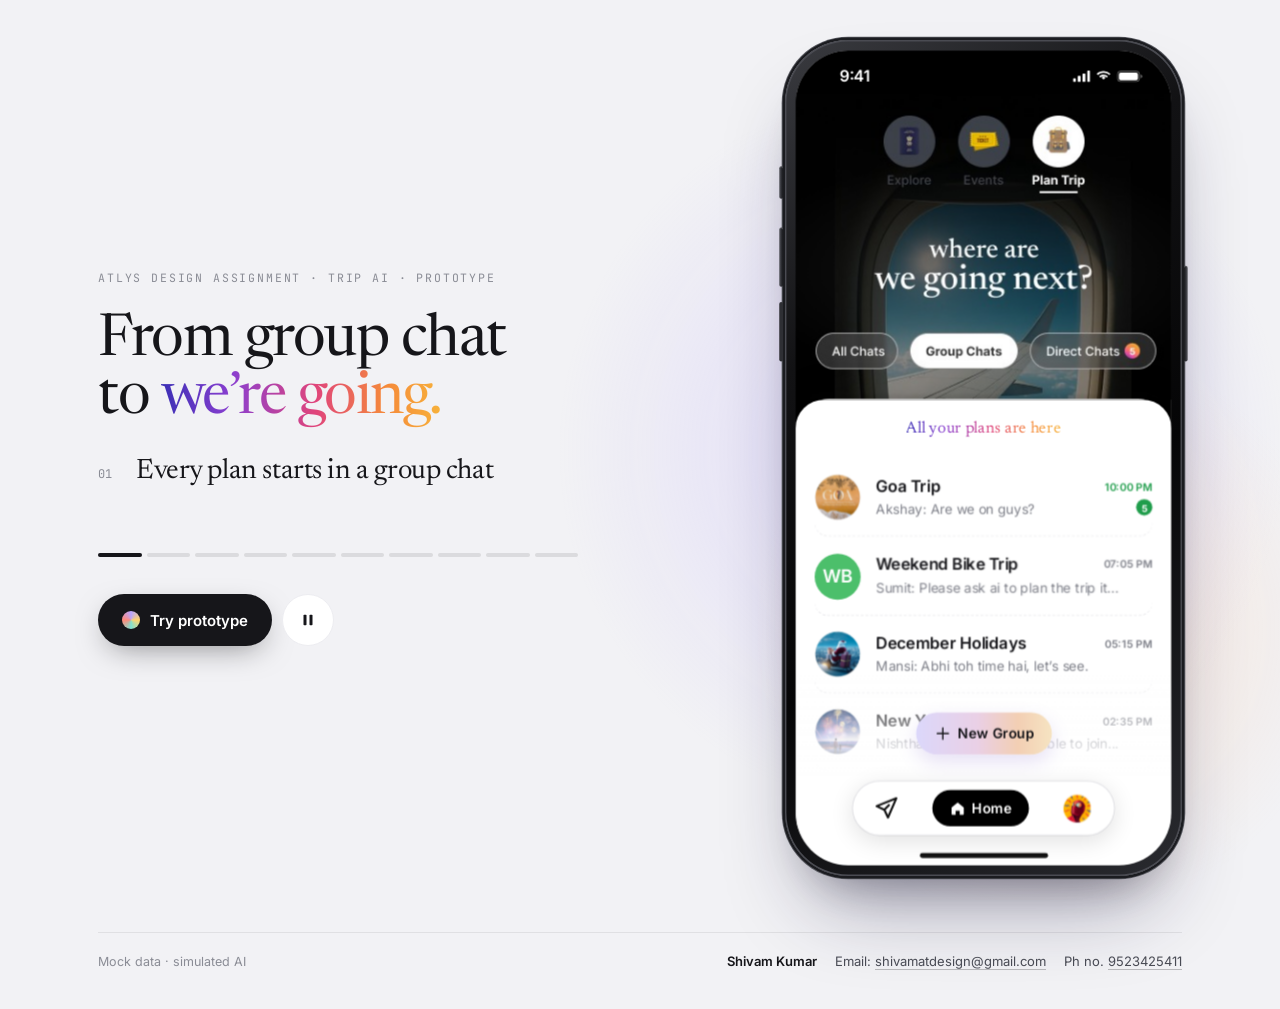
==== commit ccdfd7f3: "Prototype page: Atlys Design Assignment label and contact footer Moves the mock data note into a foo" ====
--- a/case-study/prototype/index.html
+++ b/case-study/prototype/index.html
@@ -17,7 +17,7 @@
 
 <main class="stage">
   <div class="copy">
-    <span class="ey">Trip AI · Prototype</span>
+    <span class="ey">Atlys Design Assignment · Trip AI · Prototype</span>
     <h1>From group chat<br>to <span class="g">we’re going.</span></h1>
     <div class="cap" id="cap"><i>01</i><b>Every plan starts in a group chat</b></div>
     <div class="chap" id="chap" aria-label="Chapters"></div>
@@ -25,8 +25,11 @@
       <button class="pill dark" id="try"><span class="sp"></span>Try prototype</button>
       <button class="pill ghost" id="pp" aria-label="Pause"></button>
     </div>
+  </div>
+  <footer class="foot">
     <span class="note">Mock data · simulated AI</span>
-  </div>
+    <address><b>Shivam Kumar</b><span>Email: <a href="mailto:shivamatdesign@gmail.com">shivamatdesign@gmail.com</a></span><span>Ph no. <a href="https://wa.me/919523425411" target="_blank" rel="noopener">9523425411</a></span></address>
+  </footer>
   <div class="phwrap" id="vid" title="Click to try it yourself" style="cursor:pointer">
     <div class="scaler"><div class="device"><div class="screen" style="pointer-events:none"></div></div></div>
   </div>
--- a/case-study/prototype/proto.css
+++ b/case-study/prototype/proto.css
@@ -52,17 +52,25 @@
 .pill.ghost{background:#fff;border:1px solid var(--line);width:52px;padding:0;justify-content:center}
 .pill.ghost svg{width:18px;height:18px}
 .note{font-size:12.5px;color:var(--muted)}
+.foot{grid-column:1/-1;grid-row:2;display:flex;justify-content:space-between;align-items:center;gap:12px 24px;flex-wrap:wrap;padding-top:20px;border-top:1px solid rgba(22,22,26,.08)}
+.foot address{font-style:normal;display:flex;gap:6px 18px;flex-wrap:wrap;font-size:13px;color:var(--ink2)}
+.foot address b{font-weight:600;color:var(--ink)}
+.foot a{color:inherit;text-decoration:underline;text-decoration-color:rgba(22,22,26,.25);text-underline-offset:3px}
+.foot a:hover{text-decoration-color:currentColor}
 
 .phwrap{position:relative;flex:none}
 .scaler{position:absolute;top:0;left:0;transform-origin:top left}
 
 /* ---------------- device ---------------- */
 .device{width:415px;height:874px;border-radius:66px;padding:11px;position:relative;
-  background:linear-gradient(145deg,#2b2c31,#0b0b0d 40%,#1b1c20);
-  box-shadow:0 0 0 1.5px #3a3b40 inset,0 0 0 3px #0a0a0b,0 50px 90px -30px rgba(25,20,60,.45),0 30px 50px -30px rgba(0,0,0,.35)}
-.device::before,.device::after{content:"";position:absolute;width:3px;border-radius:2px;background:#1a1b1f;left:-3px}
-.device::before{top:180px;height:62px;box-shadow:0 84px 0 #1a1b1f}
-.device::after{left:auto;right:-3px;top:220px;height:96px}
+  background:linear-gradient(145deg,#3a3b40,#121214 30%,#050506 60%,#2a2b30);
+  box-shadow:0 0 0 1.5px #4a4b52 inset,0 0 0 2.5px #1b1c20,0 0 0 3.5px #5a5b62,0 50px 90px -30px rgba(25,20,60,.45),0 30px 50px -30px rgba(0,0,0,.35)}
+/* side buttons: action + volume (left), power (right) */
+.device::before,.device::after,.scaler::before{content:"";position:absolute;width:4px;border-radius:2px;
+  background:linear-gradient(90deg,#55565d,#2a2b30 60%,#18191c);box-shadow:inset 0 1px 0 rgba(255,255,255,.18)}
+.device::before{left:-6px;top:196px;height:62px;box-shadow:inset 0 1px 0 rgba(255,255,255,.18),0 78px 0 #2e2f34}
+.device::after{right:-6px;top:236px;height:100px;background:linear-gradient(270deg,#55565d,#2a2b30 60%,#18191c)}
+.scaler::before{left:-6px;top:132px;height:34px;z-index:1}
 .screen{width:393px;height:852px;border-radius:55px;overflow:hidden;position:relative;background:#fff;isolation:isolate;
   -webkit-mask-image:-webkit-radial-gradient(white,black);transform:translateZ(0)}
 .island{position:absolute;top:11px;left:50%;width:124px;height:36px;margin-left:-62px;background:#000;border-radius:20px;z-index:60}
@@ -355,7 +363,12 @@
 .dc{margin-bottom:22px}
 .dc .ph{height:180px;border-radius:14px;overflow:hidden;position:relative}
 .dc .ph img{width:100%;height:100%;object-fit:cover;transform:scale(1.02)}
-.dc.third .ph{height:112px;-webkit-mask-image:linear-gradient(#000 40%,transparent);mask-image:linear-gradient(#000 40%,transparent)}
+.msg .orb.spin{animation:breathe 1.4s ease-in-out infinite}
+.bb.aw{position:relative;overflow:hidden;min-width:210px;background:linear-gradient(135deg,#f3efff,#fff1ea)!important;box-shadow:0 0 0 1px #ece6fb;padding:10px 12px 12px!important}
+.bb.aw b{display:block;font-size:13.5px;font-weight:600}
+.bb.aw .ts{display:block;height:18px;overflow:hidden;font-size:12.5px;color:#6b6d76;margin-top:2px}
+.bb.aw .ts span{display:block;white-space:nowrap;animation:tsin .4s var(--out) both}
+.bb.aw .bar{position:absolute;left:0;bottom:0;height:3px;width:100%;background:var(--grad);transform-origin:left;animation:tbar 2.8s cubic-bezier(.3,.1,.3,1) forwards}
 .dc .mt2{display:flex;gap:10px;margin-top:10px}
 .dc .mt2 .k{flex:1}
 .dc .mt2 b{display:block;font-size:14.5px;font-weight:600}
@@ -368,6 +381,40 @@
 @keyframes addp{40%{transform:scale(1.12)}}
 .fly{position:absolute;z-index:95;border-radius:10px;overflow:hidden;pointer-events:none;transition:all .75s cubic-bezier(.5,0,.2,1)}
 .fly img{width:100%;height:100%;object-fit:cover}
+
+/* AI thinking state */
+.dots i{font-style:normal;animation:dt 1.2s infinite}
+.dots i:nth-child(2){animation-delay:.2s}.dots i:nth-child(3){animation-delay:.4s}
+@keyframes dt{0%,60%,100%{opacity:.2}30%{opacity:1}}
+.think{position:relative;display:flex;gap:12px;align-items:center;margin:18px 0 16px;padding:14px;border-radius:14px;overflow:hidden;max-height:90px;
+  background:linear-gradient(135deg,#f3efff,#fff1ea);box-shadow:0 0 0 1px #ece6fb;transition:max-height .5s var(--out),opacity .35s,margin .5s var(--out),padding .5s var(--out)}
+.think .orb{width:38px;height:38px;animation:breathe 1.6s ease-in-out infinite}
+@keyframes breathe{50%{transform:scale(1.12);box-shadow:0 0 0 8px rgba(190,150,255,.18)}}
+.think .tw{flex:1;min-width:0}
+.think b{display:block;font-size:14.5px;font-weight:600}
+.think .ts{display:block;height:19px;overflow:hidden;font-size:13px;color:#6b6d76;margin-top:2px}
+.think .ts span{display:block;white-space:nowrap;animation:tsin .45s var(--out) both}
+@keyframes tsin{from{opacity:0;transform:translateY(12px);filter:blur(3px)}}
+.think .ct{font-family:var(--mono);font-size:10.5px;color:#8a8c95;text-align:right;line-height:1.3}
+.think .ct b{font-size:17px;color:var(--ink);font-family:var(--sans);font-variant-numeric:tabular-nums}
+.think .bar{position:absolute;left:0;bottom:0;height:3px;width:100%;background:var(--grad);transform-origin:left;animation:tbar 4.6s cubic-bezier(.3,.1,.3,1) forwards}
+@keyframes tbar{from{transform:scaleX(0)}to{transform:scaleX(.96)}}
+.sk{margin-bottom:22px}
+.sk .p{height:180px;border-radius:14px}
+.sk .l{height:12px;border-radius:6px;margin-top:12px}
+.sk .p,.sk .l{background:linear-gradient(100deg,#efeff3 0%,#efeff3 35%,#e6e1fb 50%,#efeff3 65%,#efeff3 100%);background-size:300% 100%;animation:skel 1.4s linear infinite}
+.sk:nth-child(2) .p,.sk:nth-child(2) .l{animation-delay:.2s}
+@keyframes skel{from{background-position:100% 0}to{background-position:0 0}}
+.rec .res{display:none}
+.rec.done .res{display:block}
+.rec.done .skel{display:none}
+.rec.done .think{max-height:0;opacity:0;margin:0;padding:0 14px}
+.rec.done .res > *{animation:dcin .8s var(--spring-soft) both}
+.rec.done .res > *:nth-child(2){animation-delay:.12s}.rec.done .res > *:nth-child(3){animation-delay:.3s}.rec.done .res > *:nth-child(4){animation-delay:.45s}
+@keyframes dcin{from{opacity:0;transform:translateY(26px) scale(.97)}}
+.rec.done .dc .ph img{animation:unblur 1.1s var(--out) both}
+.rec.done .dc:nth-child(3) .ph img{animation-delay:.18s}
+@keyframes unblur{from{filter:blur(16px) saturate(.5);transform:scale(1.14)}}
 
 /* rank */
 .rk .card{margin-top:22px;padding-bottom:4px}
@@ -436,21 +483,22 @@
 
 /* ---------------- modal ---------------- */
 .ov{position:fixed;inset:0;z-index:100;display:flex;align-items:center;justify-content:center;visibility:hidden}
-.ov .bg{position:absolute;inset:0;background:rgba(14,12,24,.55);backdrop-filter:blur(14px);-webkit-backdrop-filter:blur(14px);opacity:0;transition:opacity .4s var(--out)}
+.ov .bg{position:absolute;inset:0;background:rgba(238,237,244,.78);backdrop-filter:blur(14px);-webkit-backdrop-filter:blur(14px);opacity:0;transition:opacity .4s var(--out)}
 .ov.on{visibility:visible}
 .ov.on .bg{opacity:1}
 .ov .phwrap{opacity:0;transform:translateY(40px) scale(.94);transition:transform .6s var(--spring-soft),opacity .35s var(--out)}
 .ov.on .phwrap{opacity:1;transform:none}
 .ov .oc{position:absolute;top:20px;right:20px;display:flex;gap:8px;z-index:2}
-.ov .oc button{height:44px;border-radius:999px;background:rgba(255,255,255,.14);color:#fff;display:inline-flex;align-items:center;gap:8px;padding:0 16px;font-size:14px;font-weight:500;border:1px solid rgba(255,255,255,.18);transition:background .2s}
-.ov .oc button:hover{background:rgba(255,255,255,.24)}
+.ov .oc button{height:44px;border-radius:999px;background:#fff;color:var(--ink);display:inline-flex;align-items:center;gap:8px;padding:0 16px;font-size:14px;font-weight:500;border:1px solid #e3e3ea;box-shadow:0 4px 14px rgba(40,30,90,.08);transition:background .2s}
+.ov .oc button:hover{background:#f6f6f9}
 .ov .oc svg{width:16px;height:16px}
-.ov .tip{position:absolute;bottom:22px;left:50%;transform:translateX(-50%);color:rgba(255,255,255,.75);font-size:13px;display:flex;gap:8px;align-items:center;white-space:nowrap}
+.ov .tip{position:absolute;bottom:22px;left:50%;transform:translateX(-50%);color:#6b6d76;font-size:13px;display:flex;gap:8px;align-items:center;white-space:nowrap}
 .ov .tip i{width:10px;height:10px;border-radius:50%;border:2px solid #9c95ff;animation:hint 1.5s infinite}
 
 @media (max-width:860px){
   .stage{grid-template-columns:1fr;justify-items:center;gap:28px;padding:28px 16px 40px;text-align:left}
   .copy{max-width:520px;width:100%;gap:18px}
+  .foot{grid-row:auto;order:3;width:100%;max-width:520px}
   .stage::before{background:radial-gradient(420px 420px at 50% 60%,rgba(186,170,255,.35),transparent 70%)}
   .ov .oc{top:12px;right:12px}
   .ov .oc .lbl{display:none}
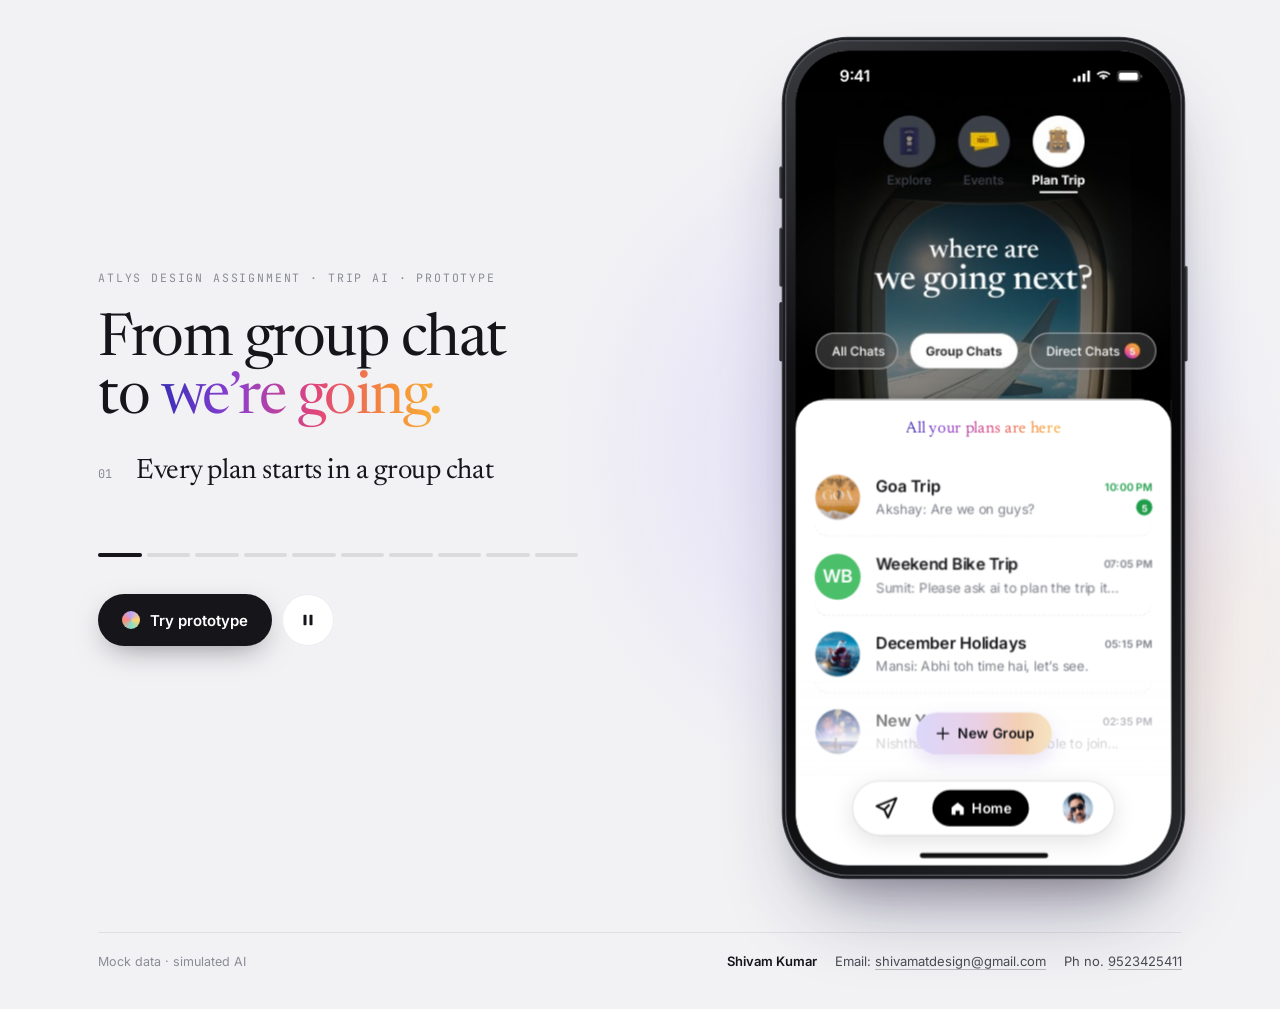
==== commit ac0ccd77: "Add Vercel Web Analytics to the prototype and case study pages Co-Authored-By: Claude Opus 5.5 <nore" ====
--- a/case-study/prototype/index.html
+++ b/case-study/prototype/index.html
@@ -134,5 +134,6 @@
   addEventListener('keydown', (e) => { if (e.key === 'Escape' && ov.classList.contains('on')) close(); });
 })();
 </script>
+<script defer src="/_vercel/insights/script.js"></script>
 </body>
 </html>
--- a/case-study/prototype/proto.css
+++ b/case-study/prototype/proto.css
@@ -236,6 +236,19 @@
 .vr.voted .fl{opacity:0}
 .vr.voted .ck{width:18px;margin-right:0}
 
+/* AI scan sweep: an edgeless gradient wash rises; inside it content ripples gently, blurs and splits into RGB, which also tints the screen edges */
+.chat .msgs.scanc{position:absolute;top:97px;left:0;right:0;bottom:92px;z-index:15;pointer-events:none;background:#fff;filter:url(#aiscan);overflow:hidden!important;
+  -webkit-mask-image:linear-gradient(to top,transparent 26%,rgba(0,0,0,.35) 38%,#000 47%,#000 53%,rgba(0,0,0,.35) 62%,transparent 74%);
+  mask-image:linear-gradient(to top,transparent 26%,rgba(0,0,0,.35) 38%,#000 47%,#000 53%,rgba(0,0,0,.35) 62%,transparent 74%);
+  -webkit-mask-size:100% 260%;mask-size:100% 260%;-webkit-mask-repeat:no-repeat;mask-repeat:no-repeat;
+  animation:scanm var(--d,2.6s) cubic-bezier(.7,0,.3,1) forwards}
+@keyframes scanm{from{-webkit-mask-position:0 0%;mask-position:0 0%}to{-webkit-mask-position:0 100%;mask-position:0 100%}}
+.scang{position:absolute;top:97px;left:0;right:0;bottom:92px;z-index:16;pointer-events:none;overflow:hidden}
+.scang::before{content:"";position:absolute;left:-30%;right:-30%;height:60%;top:100%;mix-blend-mode:multiply;
+  background:radial-gradient(50% 50% at 50% 50%,rgba(140,100,255,.34),rgba(255,160,140,.22) 45%,rgba(255,210,150,0) 72%);filter:blur(16px);
+  animation:scang var(--d,2.6s) cubic-bezier(.7,0,.3,1) forwards}
+@keyframes scang{from{top:100%}to{top:-60%}}
+
 /* ---------------- AI sheet ---------------- */
 .veil{position:absolute;inset:0;z-index:20;pointer-events:none;opacity:0;transition:opacity .5s var(--out);
   background:linear-gradient(180deg,transparent 40%,rgba(255,255,255,.55) 52%,rgba(255,255,255,.9));
@@ -286,6 +299,9 @@
 @keyframes stg{from{opacity:0;transform:translateY(22px)}}
 .pfoot{position:absolute;left:0;right:0;bottom:0;height:93px;padding:10px 8px 0;border-top:1px solid var(--line);display:flex;gap:8px;background:#fff;z-index:9}
 .pfoot .btn.gr{padding:0 16px}
+.pfoot .btn{font-size:14.5px}
+.pfoot .btn.pa{padding:0 14px}
+.btn.hasb > svg{display:none}
 .ttl{font-family:var(--serif);font-weight:400;font-size:34px;letter-spacing:-.02em;line-height:1.05;margin:4px 0 4px}
 .sub2{font-size:13.5px;font-weight:600;color:#6b6d76;line-height:1.35}
 .card{border-radius:12px;background:#fff;box-shadow:0 0 0 1px #e8e8ec,0 8px 18px -8px rgba(0,0,0,.18)}
@@ -294,8 +310,8 @@
 .sec .k{flex:1}
 .sec .k b{display:block;font-size:14.5px;font-weight:600}
 .sec .k span{display:block;font-size:14px;color:#8a8c95;margin-top:3px}
-.okc{width:16px;height:16px;border-radius:50%;background:var(--green);display:grid;place-items:center;transform:scale(0);transition:transform .45s var(--spring);flex:none;margin-top:2px}
-.okc svg{width:9px;height:9px;stroke:#fff;stroke-width:3.2}
+.okc{width:18px;height:18px;border-radius:50%;background:var(--green);display:grid;place-items:center;transform:scale(0);transition:transform .45s var(--spring);flex:none;margin-top:1px}
+.sec .okc svg.i{width:11px;height:11px;stroke:#fff;stroke-width:3.2}
 .okc.on{transform:none}
 .tg{display:flex;gap:8px;flex-wrap:wrap}
 .tg span,.tg button{height:30px;padding:0 11px;border-radius:7px;background:#efeff2;font-size:14px;display:inline-flex;align-items:center}
@@ -322,11 +338,11 @@
 .pref .card{margin-top:22px;padding-bottom:2px}
 .pref .sec{padding:14px 12px 10px}
 .pref .blk{border-bottom:1px solid #ececf0}
-.cal{margin:2px 14px 12px 50px;background:#f6f6f8;border-radius:10px;padding:10px 4px 6px;border:1px solid #ececf0}
+.cal{margin:2px 12px 14px 44px;background:#f6f6f8;border-radius:10px;padding:10px 4px 6px;border:1px solid #ececf0}
 .cal .mh{display:flex;justify-content:space-between;align-items:center;padding:0 8px 6px;font-weight:600;font-size:13.5px}
 .cal .mh span{display:flex;gap:18px}
 .cal .mh svg{width:16px;height:16px;stroke-width:2.2}
-.cal .gd{display:grid;grid-template-columns:repeat(7,1fr);row-gap:4px;text-align:center;font-size:11.5px}
+.cal .gd{touch-action:none;display:grid;grid-template-columns:repeat(7,1fr);row-gap:4px;text-align:center;font-size:11.5px}
 .cal .gd .wd{font-size:9px;color:#9a9ca5;font-weight:600;letter-spacing:.02em;padding-bottom:4px}
 .cal .d{height:30px;display:grid;place-items:center;position:relative;color:#2a2b30;z-index:0}
 .cal .d::before{content:"";position:absolute;inset:3px 0;background:#e4e4e8;z-index:-1;opacity:0;transform:scaleX(.3);transition:opacity .3s,transform .45s var(--out)}
@@ -335,16 +351,17 @@
 .cal .d i{font-style:normal;width:26px;height:26px;border-radius:50%;display:grid;place-items:center;transition:background .25s,color .25s,transform .4s var(--spring)}
 .cal .d.today i{background:#d9ecff}
 .cal .d.sel i{background:radial-gradient(circle at 35% 30%,#555,#111);color:#fff;transform:scale(1.08);box-shadow:0 3px 8px rgba(0,0,0,.3)}
-.flex{display:flex;align-items:center;gap:8px;margin:0 14px 10px 30px;font-size:13.5px;font-weight:500}
+.flex{display:flex;align-items:center;gap:8px;margin:0 12px 12px 44px;font-size:13.5px;font-weight:500}
 .flex small{color:#8a8c95;font-size:12.5px;font-weight:400}
 .tgl{width:34px;height:20px;border-radius:10px;background:#d9d9de;position:relative;transition:background .3s;flex:none}
 .tgl::after{content:"";position:absolute;left:2px;top:2px;width:16px;height:16px;border-radius:50%;background:#fff;box-shadow:0 1px 3px rgba(0,0,0,.25);transition:transform .4s var(--spring)}
 .tgl.on{background:var(--indigo)}
 .tgl.on::after{transform:translateX(14px)}
-.anyd{display:flex;align-items:center;gap:10px;margin:0 14px 14px 46px;font-size:13.5px;font-weight:500}
+.anyd{display:flex;align-items:center;gap:8px;margin:0 12px 14px 44px;font-size:13.5px;font-weight:500}
 .anyd svg{width:18px;height:18px;color:var(--indigo)}
+.anyd svg:first-child{width:34px}
 .anyd .cv{width:10px;height:10px;stroke-width:2.4}
-.pref .tg{margin:0 14px 14px 46px}
+.pref .tg{margin:0 12px 14px 44px}
 .sl{margin:4px 12px 0;height:34px;border-radius:17px;background:#f1f1f3;position:relative;touch-action:none}
 .sl .rn{position:absolute;top:8px;height:18px;background:#d6d3fb;border-radius:9px}
 .sl .th{position:absolute;top:7px;width:20px;height:20px;margin-left:-10px;border-radius:50%;background:var(--indigo);box-shadow:0 2px 6px rgba(70,60,200,.4);transition:transform .2s var(--spring)}
@@ -379,8 +396,14 @@
 .add.on svg{width:14px}
 .add.pop{animation:addp .5s var(--spring)}
 @keyframes addp{40%{transform:scale(1.12)}}
-.fly{position:absolute;z-index:95;border-radius:10px;overflow:hidden;pointer-events:none;transition:all .75s cubic-bezier(.5,0,.2,1)}
-.fly img{width:100%;height:100%;object-fit:cover}
+.fly{position:absolute;z-index:95;pointer-events:none;will-change:transform}
+.fly-y{width:100%;height:100%;will-change:transform}
+.fly-s{width:100%;height:100%;overflow:hidden;will-change:transform}
+.fly-s img{width:100%;height:100%;object-fit:cover}
+.bdg{height:20px;border-radius:10px;background:var(--indigo);color:#fff;font-size:11.5px;font-weight:700;display:grid;place-items:center;margin:0 0 0 -6px;transform:scale(0);width:0;padding:0;overflow:hidden;transition:transform .35s var(--spring),width .3s var(--out),padding .3s,margin .3s}
+.bdg.on{transform:scale(1);width:auto;min-width:20px;padding:0 4px;margin:0 -4px 0 0}
+.bdg.bump{animation:bump .45s var(--spring)}
+@keyframes bump{40%{transform:scale(1.35)}}
 
 /* AI thinking state */
 .dots i{font-style:normal;animation:dt 1.2s infinite}
@@ -458,12 +481,15 @@
 .cele.on .tk .cd{animation:tkin 1.2s var(--spring-soft) .35s forwards}
 @keyframes tkin{to{opacity:1;transform:none}}
 .tk .cd.fl{animation:float 4s ease-in-out infinite!important;opacity:1;transform:none}
+.tk{cursor:pointer}
+.tk .cd.fl.tap{animation:tkpop .5s var(--spring),float 4s .5s ease-in-out infinite!important}
+@keyframes tkpop{30%{transform:scale(.96)}}
 @keyframes float{50%{transform:translateY(-6px) rotateX(3deg)}}
 .tk .ri2{position:absolute;right:0;top:0;width:169px;height:250px;object-fit:cover;-webkit-mask-image:linear-gradient(90deg,transparent,#000 26%);mask-image:linear-gradient(90deg,transparent,#000 26%)}
 .tk .tx{position:absolute;left:27px;top:28px;right:180px}
 .tk .tx .a{font-size:19px;white-space:nowrap}
 .tk .tx .b{font-family:var(--serif);font-weight:700;font-size:40px;letter-spacing:-.01em;line-height:1.05;margin-top:4px}
-.tk .tx .c{margin-top:40px;font-size:12.5px;opacity:.9}
+.tk .tx .c{margin-top:34px;font-size:12.5px;opacity:.9}
 .tk .tx .d{font-size:17px;font-weight:700;margin-top:2px;padding-bottom:10px;border-bottom:1px solid rgba(255,255,255,.4);width:150px}
 .tk .tx .e{margin-top:8px;font-size:12.5px;opacity:.9}
 .tk .tx .f{font-size:17px;font-weight:700;margin-top:2px}
